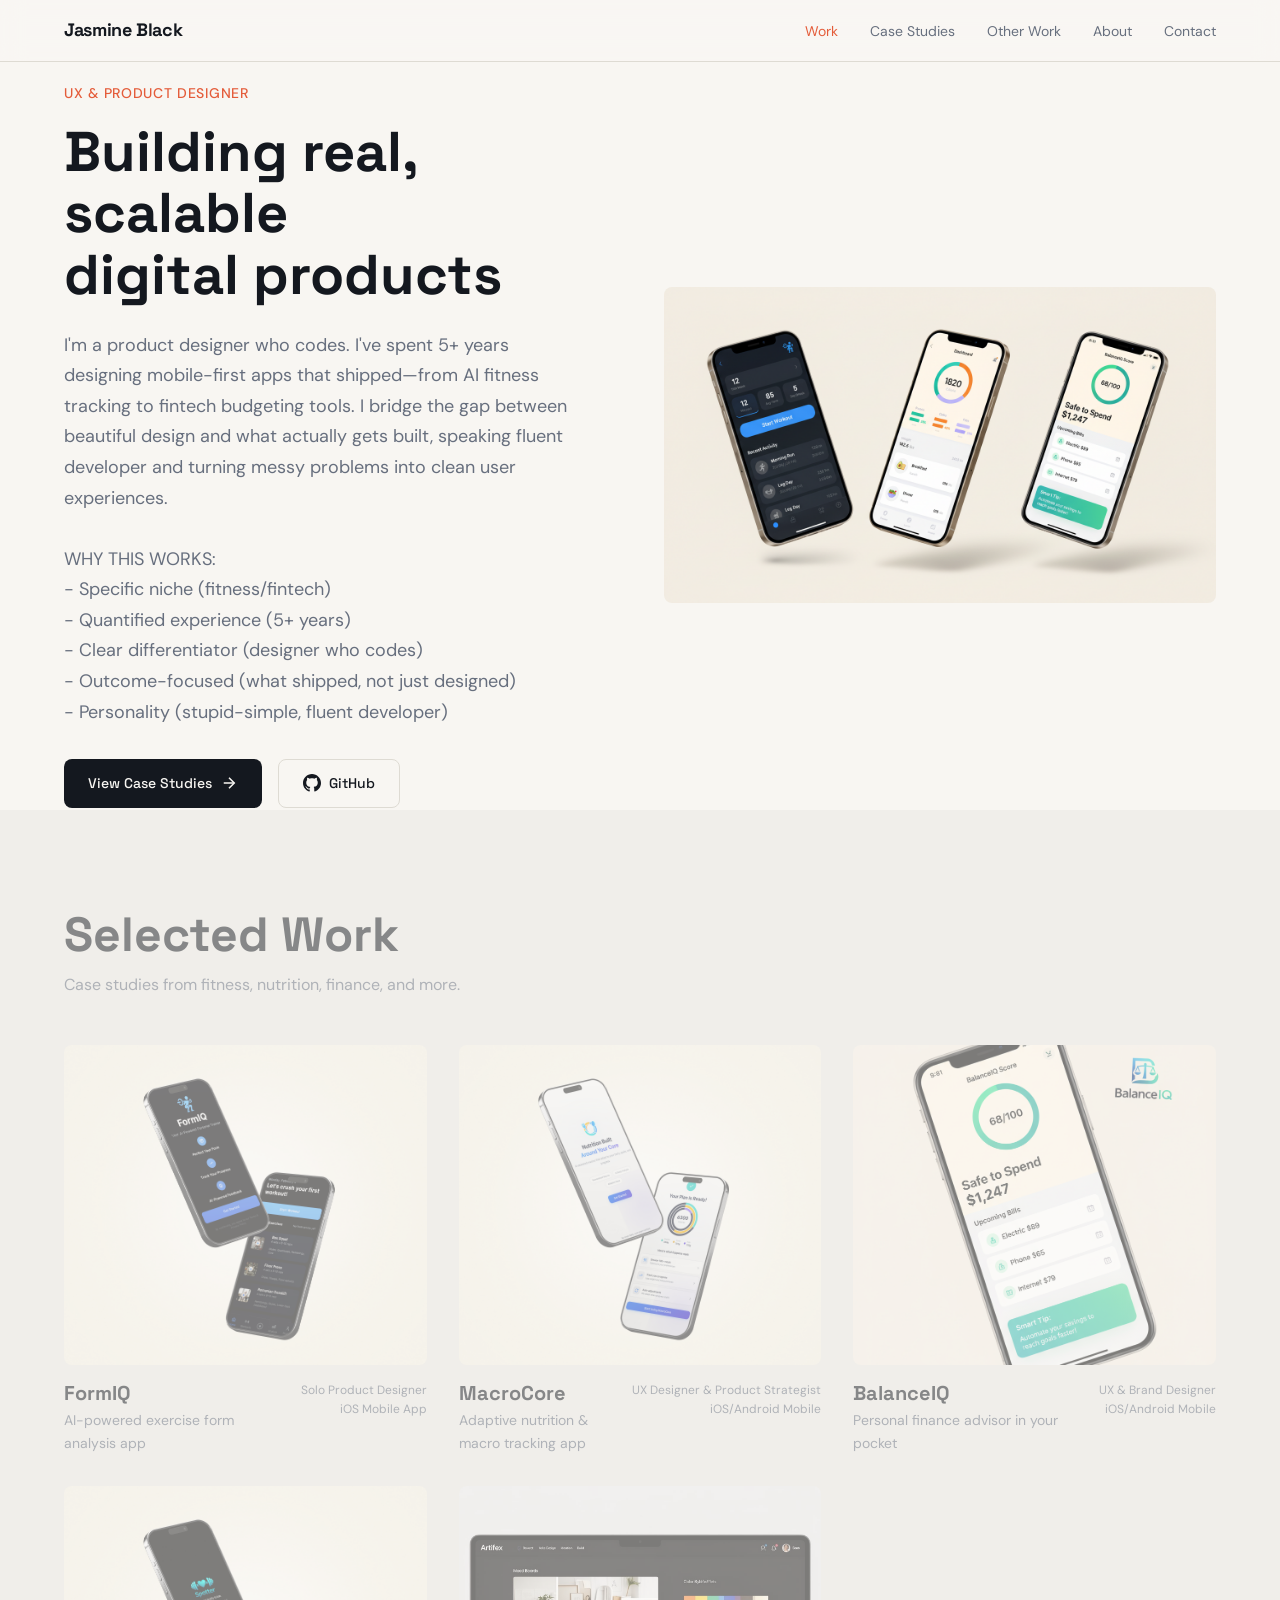
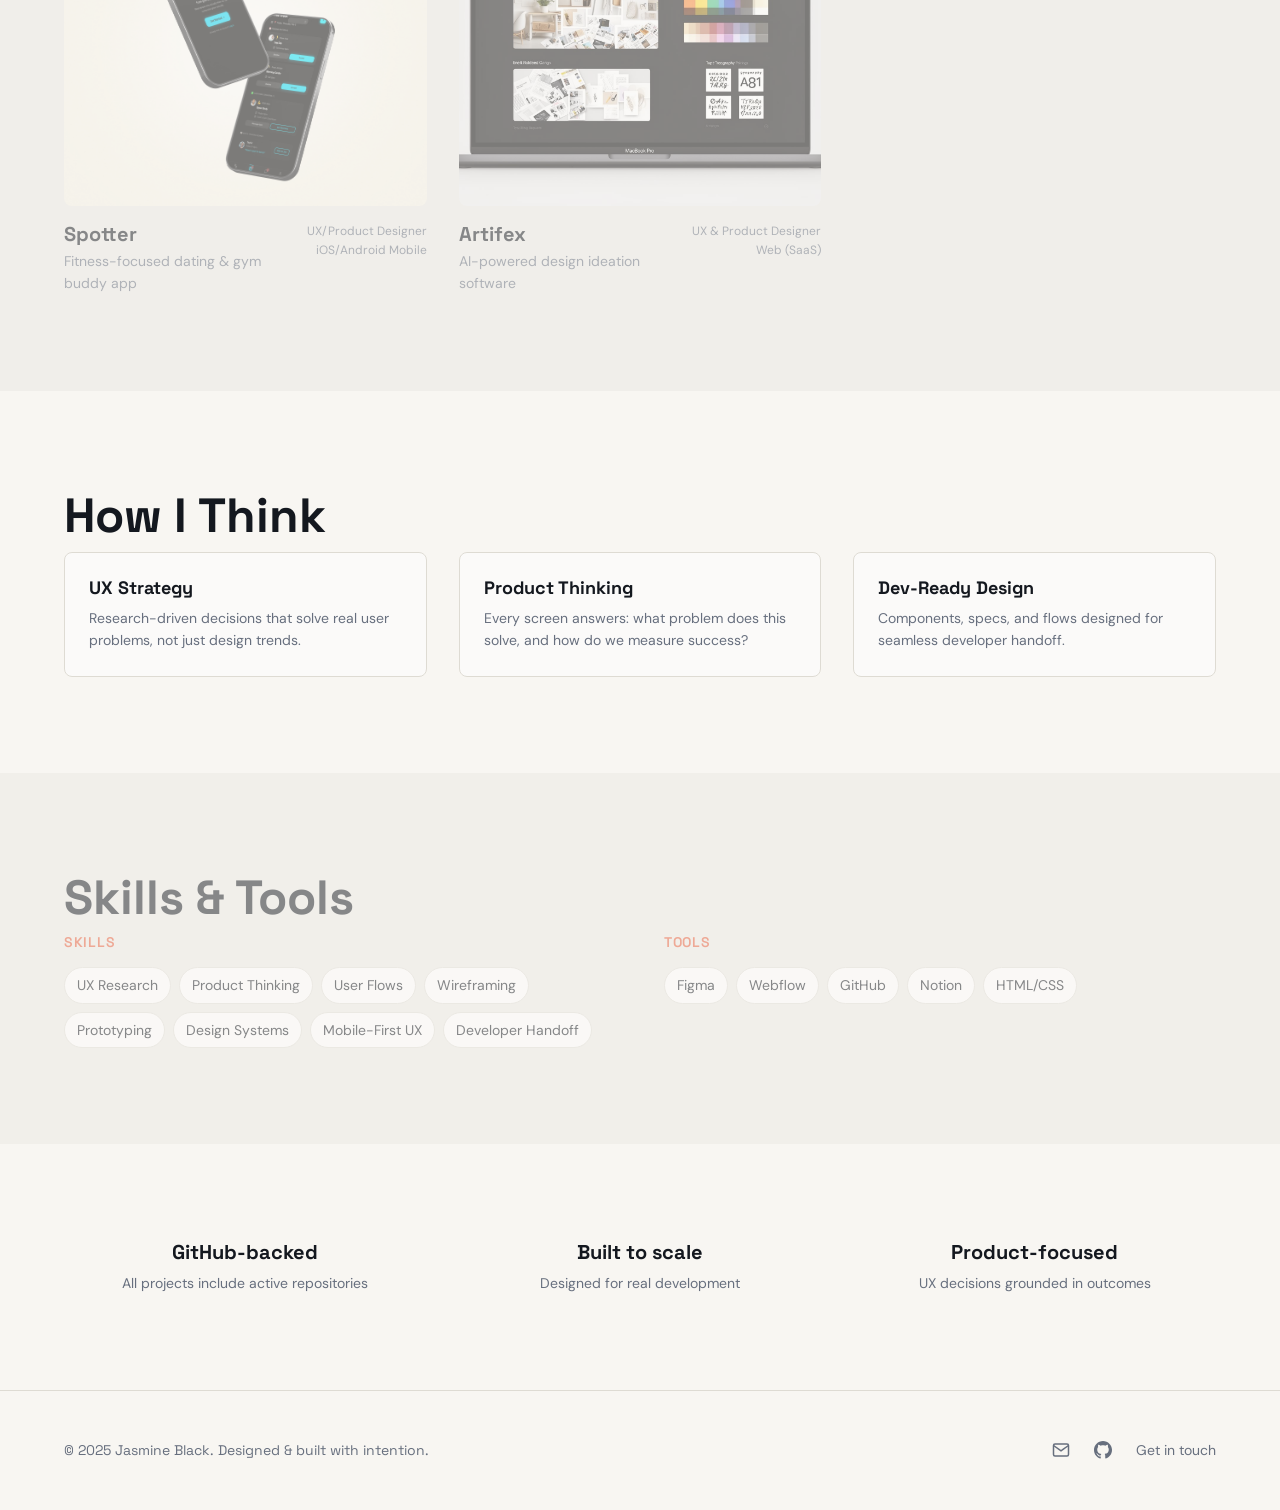
==== index.html @ 4b47504c "portfolio updates finalize branding, mockups, and case study assets" ====
<!DOCTYPE html>
<html lang="en">
<head>
  <meta charset="UTF-8">
  <meta name="viewport" content="width=device-width, initial-scale=1.0">
  <meta name="description" content="Jasmine Black - UX & Product Designer building real, scalable digital products across fitness, wellness, and finance.">
  <title>Jasmine Black | UX & Product Designer</title>
  
  <!-- Stylesheets -->
  <link rel="stylesheet" href="css/styles.css">
  <link rel="stylesheet" href="css/pages.css">
  
  <!-- Favicon -->
  <link rel="icon" type="image/png" href="data:image/svg+xml,<svg xmlns='http://www.w3.org/2000/svg' viewBox='0 0 100 100'><text y='0.9em' font-size='90'>💼</text></svg>">
</head>
<body>
  <!-- SVG Icons -->
  <svg style="display: none;">
    <symbol id="icon-menu" viewBox="0 0 24 24" fill="none" stroke="currentColor" stroke-width="2">
      <line x1="3" y1="12" x2="21" y2="12"></line>
      <line x1="3" y1="6" x2="21" y2="6"></line>
      <line x1="3" y1="18" x2="21" y2="18"></line>
    </symbol>
    <symbol id="icon-x" viewBox="0 0 24 24" fill="none" stroke="currentColor" stroke-width="2">
      <line x1="18" y1="6" x2="6" y2="18"></line>
      <line x1="6" y1="6" x2="18" y2="18"></line>
    </symbol>
    <symbol id="icon-arrow-right" viewBox="0 0 24 24" fill="none" stroke="currentColor" stroke-width="2">
      <line x1="5" y1="12" x2="19" y2="12"></line>
      <polyline points="12 5 19 12 12 19"></polyline>
    </symbol>
    <symbol id="icon-github" viewBox="0 0 24 24" fill="currentColor">
      <path d="M12 0c-6.626 0-12 5.373-12 12 0 5.302 3.438 9.8 8.207 11.387.599.111.793-.261.793-.577v-2.234c-3.338.726-4.033-1.416-4.033-1.416-.546-1.387-1.333-1.756-1.333-1.756-1.089-.745.083-.729.083-.729 1.205.084 1.839 1.237 1.839 1.237 1.07 1.834 2.807 1.304 3.492.997.107-.775.418-1.305.762-1.604-2.665-.305-5.467-1.334-5.467-5.931 0-1.311.469-2.381 1.236-3.221-.124-.303-.535-1.524.117-3.176 0 0 1.008-.322 3.301 1.23.957-.266 1.983-.399 3.003-.404 1.02.005 2.047.138 3.006.404 2.291-1.552 3.297-1.23 3.297-1.23.653 1.653.242 2.874.118 3.176.77.84 1.235 1.911 1.235 3.221 0 4.609-2.807 5.624-5.479 5.921.43.372.823 1.102.823 2.222v3.293c0 .319.192.694.801.576 4.765-1.589 8.199-6.086 8.199-11.386 0-6.627-5.373-12-12-12z"/>
    </symbol>
    <symbol id="icon-mail" viewBox="0 0 24 24" fill="none" stroke="currentColor" stroke-width="2">
      <path d="M4 4h16c1.1 0 2 .9 2 2v12c0 1.1-.9 2-2 2H4c-1.1 0-2-.9-2-2V6c0-1.1.9-2 2-2z"></path>
      <polyline points="22,6 12,13 2,6"></polyline>
    </symbol>
  </svg>

  <!-- Navigation -->
  <nav class="navbar">
    <div class="navbar-container">
      <a href="index.html" class="navbar-logo">Jasmine Black</a>
      
      <!-- Desktop Menu -->
      <ul class="navbar-menu">
        <li><a href="index.html" class="navbar-link">Work</a></li>
        <li><a href="pages/case-studies.html" class="navbar-link">Case Studies</a></li>
        <li><a href="pages/other-work.html" class="navbar-link">Other Work</a></li>
        <li><a href="pages/about.html" class="navbar-link">About</a></li>
        <li><a href="pages/contact.html" class="navbar-link">Contact</a></li>
      </ul>
      
      <!-- Mobile Menu Toggle -->
      <button class="menu-toggle" aria-label="Toggle menu">
        <svg width="24" height="24"><use href="#icon-menu"></use></svg>
      </button>
    </div>
    
    <!-- Mobile Menu -->
    <div class="mobile-menu">
      <ul class="mobile-menu-list">
        <li><a href="index.html" class="navbar-link">Work</a></li>
        <li><a href="pages/case-studies.html" class="navbar-link">Case Studies</a></li>
        <li><a href="pages/other-work.html" class="navbar-link">Other Work</a></li>
        <li><a href="pages/about.html" class="navbar-link">About</a></li>
        <li><a href="pages/contact.html" class="navbar-link">Contact</a></li>
      </ul>
    </div>
  </nav>

  <!-- Hero Section -->
  <section class="hero">
    <div class="container">
      <div class="hero-grid">
        <div class="hero-content">
          <p class="hero-badge">UX & Product Designer</p>
          <h1 class="hero-title">Building real, scalable digital products</h1>
          <p class="hero-description">
            I'm a product designer who codes. I've spent 5+ years designing mobile-first apps that shipped—from AI fitness tracking to fintech budgeting tools. I bridge the gap between beautiful design and what actually gets built, speaking fluent developer and turning messy problems into clean user experiences. <br><br> WHY THIS WORKS:<br>
- Specific niche (fitness/fintech)<br>
- Quantified experience (5+ years)<br>
- Clear differentiator (designer who codes)<br>
- Outcome-focused (what shipped, not just designed)<br>
- Personality (stupid-simple, fluent developer)<br>


          </p>
          <div class="hero-actions">
            <a href="pages/case-studies.html" class="btn btn-primary">
              View Case Studies
              <svg class="icon" width="16" height="16"><use href="#icon-arrow-right"></use></svg>
            </a>
            <a href="https://github.com/jasmineblackdev" target="_blank" rel="noopener noreferrer" class="btn btn-outline">
              <svg class="icon" width="16" height="16"><use href="#icon-github"></use></svg>
              GitHub
            </a>
          </div>
        </div>
        
        <div class="hero-image">
          <img src="assets/images/hero-mockups.jpg" alt="Portfolio mockups of FormIQ, MacroCore, and BalanceIQ apps" loading="eager">
        </div>
      </div>
    </div>
  </section>

  <!-- Featured Work -->
  <section class="section section-alt">
    <div class="container">
      <div class="section-header">
        <h2 class="section-title">Selected Work</h2>
        <p class="section-subtitle">Case studies from fitness, nutrition, finance, and more.</p>
      </div>
      
      <div class="card-grid" id="case-studies-grid">
        <!-- Case studies will be loaded here by JavaScript -->
      </div>
    </div>
  </section>

  <!-- How I Think -->
  <section class="section">
    <div class="container">
      <h2 class="section-title">How I Think</h2>
      
      <div class="feature-grid">
        <div class="feature-card">
          <h3>UX Strategy</h3>
          <p>Research-driven decisions that solve real user problems, not just design trends.</p>
        </div>
        
        <div class="feature-card">
          <h3>Product Thinking</h3>
          <p>Every screen answers: what problem does this solve, and how do we measure success?</p>
        </div>
        
        <div class="feature-card">
          <h3>Dev-Ready Design</h3>
          <p>Components, specs, and flows designed for seamless developer handoff.</p>
        </div>
      </div>
    </div>
  </section>

  <!-- Skills & Tools -->
  <section class="section section-alt">
    <div class="container">
      <h2 class="section-title">Skills & Tools</h2>
      
      <div class="skills-grid">
        <div class="skill-category">
          <h3>Skills</h3>
          <div class="skill-tags">
            <span class="skill-tag">UX Research</span>
            <span class="skill-tag">Product Thinking</span>
            <span class="skill-tag">User Flows</span>
            <span class="skill-tag">Wireframing</span>
            <span class="skill-tag">Prototyping</span>
            <span class="skill-tag">Design Systems</span>
            <span class="skill-tag">Mobile-First UX</span>
            <span class="skill-tag">Developer Handoff</span>
          </div>
        </div>
        
        <div class="skill-category">
          <h3>Tools</h3>
          <div class="skill-tags">
            <span class="skill-tag">Figma</span>
            <span class="skill-tag">Webflow</span>
            <span class="skill-tag">GitHub</span>
            <span class="skill-tag">Notion</span>
            <span class="skill-tag">HTML/CSS</span>
          </div>
        </div>
      </div>
    </div>
  </section>

  <!-- Credibility -->
  <section class="section">
    <div class="container">
      <div class="credibility-grid">
        <div class="credibility-item">
          <h3>GitHub-backed</h3>
          <p>All projects include active repositories</p>
        </div>
        
        <div class="credibility-item">
          <h3>Built to scale</h3>
          <p>Designed for real development</p>
        </div>
        
        <div class="credibility-item">
          <h3>Product-focused</h3>
          <p>UX decisions grounded in outcomes</p>
        </div>
      </div>
    </div>
  </section>

  <!-- Footer -->
  <footer class="footer">
    <div class="footer-content">
      <div class="footer-text">
        © 2025 Jasmine Black. Designed & built with intention.
      </div>
      
      <div class="footer-links">
        <a href="mailto:jazzblackartist@gmail.com" class="footer-icon" aria-label="Email">
          <svg class="icon" width="18" height="18"><use href="#icon-mail"></use></svg>
        </a>
        <a href="https://github.com/jasmineblackdev" target="_blank" rel="noopener noreferrer" class="footer-icon" aria-label="GitHub">
          <svg class="icon" width="18" height="18"><use href="#icon-github"></use></svg>
        </a>
        <a href="pages/contact.html" class="footer-link">Get in touch</a>
      </div>
    </div>
  </footer>

  <!-- Scripts -->
  <script src="js/case-studies-data.js"></script>
  <script>
    // Load case studies on homepage
    const grid = document.getElementById('case-studies-grid');
    if (grid && typeof caseStudies !== 'undefined') {
      caseStudies.forEach((cs, index) => {
        const card = document.createElement('div');
        card.className = 'case-study-card';
        card.innerHTML = `
          <a href="pages/case-study.html?slug=${cs.slug}">
            <div class="card-image-wrapper">
              <img src="${cs.image}" alt="${cs.title}" class="card-image" loading="lazy">
            </div>
            <div class="card-content">
              <div class="card-info">
                <h3>${cs.title}</h3>
                <p>${cs.subtitle}</p>
              </div>
              <div class="card-meta">
                <p>${cs.role}</p>
                <p>${cs.platform}</p>
              </div>
            </div>
          </a>
        `;
        grid.appendChild(card);
      });
    }
  </script>
  <script src="js/main.js"></script>
</body>
</html>
---- css/styles.css ----
/* =================================
   PORTFOLIO - JASMINE BLACK
   Design System & Global Styles
   ================================= */

/* Font Imports */
@import url('https://fonts.googleapis.com/css2?family=Space+Grotesk:wght@300;400;500;600;700&family=DM+Sans:ital,wght@0,300;0,400;0,500;0,600;1,400&display=swap');

/* CSS Custom Properties (Design Tokens) */
:root {
  /* Colors - Light Mode */
  --background: hsl(40, 30%, 96%);
  --foreground: hsl(220, 20%, 10%);
  --card: hsl(40, 20%, 98%);
  --card-foreground: hsl(220, 20%, 10%);
  --primary: hsl(220, 20%, 10%);
  --primary-foreground: hsl(40, 30%, 96%);
  --secondary: hsl(40, 15%, 90%);
  --secondary-foreground: hsl(220, 20%, 10%);
  --muted: hsl(40, 10%, 92%);
  --muted-foreground: hsl(220, 10%, 45%);
  --accent: hsl(12, 76%, 56%);
  --accent-foreground: hsl(0, 0%, 100%);
  --border: hsl(40, 15%, 85%);
  
  /* Typography */
  --font-display: 'Space Grotesk', sans-serif;
  --font-body: 'DM Sans', sans-serif;
  
  /* Spacing */
  --radius: 0.5rem;
  
  /* Transitions */
  --transition: all 0.3s ease;
}

/* Dark Mode Support */
@media (prefers-color-scheme: dark) {
  :root {
    --background: hsl(220, 20%, 7%);
    --foreground: hsl(40, 20%, 92%);
    --card: hsl(220, 18%, 10%);
    --card-foreground: hsl(40, 20%, 92%);
    --primary: hsl(40, 20%, 92%);
    --primary-foreground: hsl(220, 20%, 7%);
    --secondary: hsl(220, 15%, 15%);
    --secondary-foreground: hsl(40, 20%, 92%);
    --muted: hsl(220, 12%, 18%);
    --muted-foreground: hsl(220, 10%, 55%);
    --accent: hsl(12, 76%, 56%);
    --accent-foreground: hsl(0, 0%, 100%);
    --border: hsl(220, 12%, 18%);
  }
}

/* Reset & Base Styles */
* {
  margin: 0;
  padding: 0;
  box-sizing: border-box;
}

html {
  scroll-behavior: smooth;
}

body {
  font-family: var(--font-body);
  background-color: var(--background);
  color: var(--foreground);
  line-height: 1.6;
  -webkit-font-smoothing: antialiased;
  -moz-osx-font-smoothing: grayscale;
}

h1, h2, h3, h4, h5, h6 {
  font-family: var(--font-display);
  font-weight: 700;
  line-height: 1.2;
}

a {
  color: inherit;
  text-decoration: none;
  transition: var(--transition);
}

img {
  max-width: 100%;
  height: auto;
  display: block;
}

/* Typography Scale */
.text-xl { font-size: 1.25rem; }
.text-lg { font-size: 1.125rem; }
.text-base { font-size: 1rem; }
.text-sm { font-size: 0.875rem; }
.text-xs { font-size: 0.75rem; }

/* Utility Classes */
.container {
  max-width: 1200px;
  margin: 0 auto;
  padding: 0 1.5rem;
}

.section {
  padding: 6rem 0;
}

.section-alt {
  background-color: var(--secondary);
  opacity: 0.5;
}

/* Animations */
@keyframes fadeUp {
  from {
    opacity: 0;
    transform: translateY(30px);
  }
  to {
    opacity: 1;
    transform: translateY(0);
  }
}

@keyframes fadeIn {
  from {
    opacity: 0;
  }
  to {
    opacity: 1;
  }
}

.fade-up {
  animation: fadeUp 0.6s ease-out forwards;
}

.fade-in {
  animation: fadeIn 0.5s ease-out forwards;
}

/* Navigation */
.navbar {
  position: fixed;
  top: 0;
  left: 0;
  right: 0;
  z-index: 1000;
  background-color: rgba(249, 247, 243, 0.8);
  backdrop-filter: blur(12px);
  -webkit-backdrop-filter: blur(12px);
  border-bottom: 1px solid var(--border);
  transition: var(--transition);
}

@media (prefers-color-scheme: dark) {
  .navbar {
    background-color: rgba(18, 21, 27, 0.8);
  }
}

.navbar-container {
  max-width: 1200px;
  margin: 0 auto;
  padding: 1rem 1.5rem;
  display: flex;
  justify-content: space-between;
  align-items: center;
}

.navbar-logo {
  font-family: var(--font-display);
  font-size: 1.125rem;
  font-weight: 700;
  letter-spacing: -0.02em;
  color: var(--foreground);
}

.navbar-menu {
  display: flex;
  gap: 2rem;
  list-style: none;
}

.navbar-link {
  font-size: 0.875rem;
  font-family: var(--font-body);
  color: var(--muted-foreground);
  transition: color 0.2s ease;
}

.navbar-link:hover,
.navbar-link.active {
  color: var(--accent);
}

/* Mobile Menu Toggle */
.menu-toggle {
  display: none;
  background: none;
  border: none;
  color: var(--foreground);
  font-size: 1.5rem;
  cursor: pointer;
}

.mobile-menu {
  display: none;
  position: fixed;
  top: 65px;
  left: 0;
  right: 0;
  background-color: var(--background);
  border-bottom: 1px solid var(--border);
  padding: 1.5rem;
  z-index: 999;
}

.mobile-menu.active {
  display: block;
}

.mobile-menu-list {
  list-style: none;
  display: flex;
  flex-direction: column;
  gap: 1rem;
}

@media (max-width: 768px) {
  .navbar-menu {
    display: none;
  }
  
  .menu-toggle {
    display: block;
  }
}

/* Buttons */
.btn {
  display: inline-flex;
  align-items: center;
  gap: 0.5rem;
  padding: 0.75rem 1.5rem;
  font-family: var(--font-display);
  font-size: 0.875rem;
  font-weight: 500;
  border-radius: var(--radius);
  transition: var(--transition);
  cursor: pointer;
  border: none;
  text-decoration: none;
}

.btn-primary {
  background-color: var(--primary);
  color: var(--primary-foreground);
}

.btn-primary:hover {
  opacity: 0.9;
}

.btn-outline {
  background-color: transparent;
  color: var(--foreground);
  border: 1px solid var(--border);
}

.btn-outline:hover {
  background-color: var(--secondary);
}

/* Hero Section */
.hero {
  min-height: 90vh;
  display: flex;
  align-items: center;
  padding-top: 5rem;
}

.hero-grid {
  display: grid;
  grid-template-columns: 1fr;
  gap: 3rem;
  align-items: center;
}

@media (min-width: 768px) {
  .hero-grid {
    grid-template-columns: 1fr 1fr;
  }
}

.hero-content {
  animation: fadeUp 0.7s ease-out;
}

.hero-badge {
  font-size: 0.875rem;
  font-family: var(--font-body);
  color: var(--accent);
  font-weight: 500;
  text-transform: uppercase;
  letter-spacing: 0.05em;
  margin-bottom: 1rem;
}

.hero-title {
  font-size: clamp(2rem, 5vw, 3.5rem);
  line-height: 1.1;
  margin-bottom: 1.5rem;
  text-wrap: balance;
}

.hero-description {
  font-size: 1.125rem;
  color: var(--muted-foreground);
  line-height: 1.7;
  max-width: 32rem;
  margin-bottom: 2rem;
}

.hero-actions {
  display: flex;
  flex-wrap: wrap;
  gap: 1rem;
}

.hero-image {
  animation: fadeIn 0.8s ease-out 0.2s both;
}

.hero-image img {
  width: 100%;
  border-radius: var(--radius);
}

/* Card Grid */
.card-grid {
  display: grid;
  grid-template-columns: 1fr;
  gap: 2rem;
}

@media (min-width: 768px) {
  .card-grid {
    grid-template-columns: repeat(2, 1fr);
  }
}

@media (min-width: 1024px) {
  .card-grid {
    grid-template-columns: repeat(3, 1fr);
  }
}

/* Case Study Card */
.case-study-card {
  opacity: 0;
  animation: fadeUp 0.6s ease-out forwards;
  cursor: pointer;
}

.case-study-card:nth-child(1) { animation-delay: 0s; }
.case-study-card:nth-child(2) { animation-delay: 0.15s; }
.case-study-card:nth-child(3) { animation-delay: 0.3s; }

.card-image-wrapper {
  overflow: hidden;
  border-radius: var(--radius);
  background-color: var(--secondary);
  margin-bottom: 1rem;
}

.card-image {
  width: 100%;
  height: 320px;
  object-fit: cover;
  transition: transform 0.5s ease;
}

.case-study-card:hover .card-image {
  transform: scale(1.05);
}

.card-content {
  display: flex;
  justify-content: space-between;
  gap: 1rem;
}

.card-info h3 {
  font-size: 1.25rem;
  color: var(--foreground);
  margin-bottom: 0.25rem;
  transition: color 0.2s ease;
}

.case-study-card:hover h3 {
  color: var(--accent);
}

.card-info p {
  font-size: 0.875rem;
  color: var(--muted-foreground);
  margin-top: 0.25rem;
}

.card-meta {
  text-align: right;
  flex-shrink: 0;
}

.card-meta p {
  font-size: 0.75rem;
  color: var(--muted-foreground);
}

/* Skills & Tools */
.skills-grid {
  display: grid;
  grid-template-columns: 1fr;
  gap: 3rem;
}

@media (min-width: 768px) {
  .skills-grid {
    grid-template-columns: repeat(2, 1fr);
  }
}

.skill-category h3 {
  font-family: var(--font-display);
  font-size: 0.875rem;
  font-weight: 600;
  color: var(--accent);
  text-transform: uppercase;
  letter-spacing: 0.05em;
  margin-bottom: 1rem;
}

.skill-tags {
  display: flex;
  flex-wrap: wrap;
  gap: 0.5rem;
}

.skill-tag {
  padding: 0.375rem 0.75rem;
  font-size: 0.875rem;
  font-family: var(--font-body);
  background-color: var(--card);
  border: 1px solid var(--border);
  border-radius: 9999px;
  color: var(--foreground);
}

/* Footer */
.footer {
  border-top: 1px solid var(--border);
  background-color: var(--background);
  padding: 3rem 0;
}

.footer-content {
  max-width: 1200px;
  margin: 0 auto;
  padding: 0 1.5rem;
  display: flex;
  flex-direction: column;
  align-items: center;
  gap: 1.5rem;
}

@media (min-width: 768px) {
  .footer-content {
    flex-direction: row;
    justify-content: space-between;
  }
}

.footer-text {
  font-family: var(--font-display);
  font-size: 0.875rem;
  color: var(--muted-foreground);
}

.footer-links {
  display: flex;
  align-items: center;
  gap: 1.5rem;
}

.footer-icon {
  color: var(--muted-foreground);
  transition: color 0.2s ease;
  display: flex;
  align-items: center;
}

.footer-icon:hover {
  color: var(--accent);
}

.footer-link {
  font-size: 0.875rem;
  color: var(--muted-foreground);
  font-family: var(--font-body);
  transition: color 0.2s ease;
}

.footer-link:hover {
  color: var(--accent);
}

/* Icon styling */
.icon {
  width: 18px;
  height: 18px;
}

/* Section Headers */
.section-header {
  margin-bottom: 3rem;
}

.section-title {
  font-size: clamp(1.875rem, 4vw, 3rem);
  font-weight: 700;
  margin-bottom: 0.5rem;
}

.section-subtitle {
  color: var(--muted-foreground);
  font-family: var(--font-body);
  margin-top: 0.5rem;
}

/* Feature Cards */
.feature-grid {
  display: grid;
  grid-template-columns: 1fr;
  gap: 2rem;
}

@media (min-width: 768px) {
  .feature-grid {
    grid-template-columns: repeat(3, 1fr);
  }
}

.feature-card {
  padding: 1.5rem;
  border-radius: var(--radius);
  border: 1px solid var(--border);
  background-color: var(--card);
  opacity: 0;
  animation: fadeUp 0.6s ease-out forwards;
}

.feature-card:nth-child(1) { animation-delay: 0s; }
.feature-card:nth-child(2) { animation-delay: 0.1s; }
.feature-card:nth-child(3) { animation-delay: 0.2s; }

.feature-card h3 {
  font-size: 1.125rem;
  margin-bottom: 0.5rem;
}

.feature-card p {
  font-size: 0.875rem;
  color: var(--muted-foreground);
  line-height: 1.6;
}

/* Credibility Section */
.credibility-grid {
  display: grid;
  grid-template-columns: 1fr;
  gap: 2rem;
  text-align: center;
}

@media (min-width: 768px) {
  .credibility-grid {
    grid-template-columns: repeat(3, 1fr);
  }
}

.credibility-item {
  opacity: 0;
  animation: fadeUp 0.6s ease-out forwards;
}

.credibility-item:nth-child(1) { animation-delay: 0s; }
.credibility-item:nth-child(2) { animation-delay: 0.1s; }
.credibility-item:nth-child(3) { animation-delay: 0.2s; }

.credibility-item h3 {
  font-size: 1.25rem;
  margin-bottom: 0.5rem;
}

.credibility-item p {
  font-size: 0.875rem;
  color: var(--muted-foreground);
}

/* Loading States */
.loading {
  opacity: 0;
}

.loaded {
  animation: fadeIn 0.5s ease-out forwards;
}
---- css/pages.css ----
/* Case Study Detail Page Styles */

.case-study-hero {
  padding: 8rem 0 5rem;
}

.back-link {
  display: inline-flex;
  align-items: center;
  gap: 0.25rem;
  font-size: 0.875rem;
  color: var(--muted-foreground);
  margin-bottom: 2rem;
  transition: color 0.2s ease;
}

.back-link:hover {
  color: var(--accent);
}

.case-study-header {
  animation: fadeUp 0.6s ease-out;
}

.case-study-header h1 {
  font-size: clamp(2.5rem, 5vw, 3.5rem);
  margin-bottom: 0.75rem;
}

.case-study-tagline {
  font-size: 1.25rem;
  color: var(--muted-foreground);
  margin-top: 0.75rem;
}

.case-study-meta {
  display: flex;
  gap: 1.5rem;
  margin-top: 1.5rem;
  font-size: 0.875rem;
  color: var(--muted-foreground);
}

.case-study-meta strong {
  color: var(--foreground);
}

.case-study-image-container {
  max-width: 1280px;
  margin: 0 auto;
  padding: 0 1.5rem;
  animation: fadeIn 0.7s ease-out 0.2s both;
}

.case-study-image-container img {
  width: 100%;
  border-radius: var(--radius);
  background-color: var(--secondary);
}

.case-study-content {
  max-width: 800px;
  margin: 0 auto;
  padding: 5rem 1.5rem;
}

.content-section {
  margin-bottom: 4rem;
}

.content-section h2 {
  font-size: 2rem;
  margin-bottom: 1rem;
}

.content-section p {
  color: var(--muted-foreground);
  line-height: 1.7;
}

.content-list {
  list-style: none;
  padding: 0;
}

.content-list li {
  display: flex;
  align-items: flex-start;
  gap: 0.75rem;
  color: var(--muted-foreground);
  margin-bottom: 0.5rem;
}

.list-bullet {
  width: 6px;
  height: 6px;
  border-radius: 50%;
  background-color: var(--accent);
  margin-top: 0.5rem;
  flex-shrink: 0;
}

.next-case-study {
  padding-top: 2rem;
  border-top: 1px solid var(--border);
  margin-top: 2rem;
}

.next-case-study-link {
  display: flex;
  align-items: center;
  justify-content: space-between;
  transition: var(--transition);
  padding: 1rem 0;
}

.next-case-study-link:hover .next-case-title {
  color: var(--accent);
}

.next-case-label {
  font-size: 0.875rem;
  color: var(--muted-foreground);
  margin-bottom: 0.25rem;
}

.next-case-title {
  font-size: 1.25rem;
  font-weight: 600;
  transition: color 0.2s ease;
}

.next-arrow {
  color: var(--muted-foreground);
  transition: color 0.2s ease;
  width: 20px;
  height: 20px;
}

.next-case-study-link:hover .next-arrow {
  color: var(--accent);
}

/* Other Work Page */
.other-work-grid {
  display: grid;
  grid-template-columns: 1fr;
  gap: 3rem;
  margin-top: 4rem;
}

@media (min-width: 768px) {
  .other-work-grid {
    grid-template-columns: repeat(2, 1fr);
  }
}

.work-item {
  opacity: 0;
  animation: fadeUp 0.6s ease-out forwards;
}

.work-item:nth-child(1) { animation-delay: 0s; }
.work-item:nth-child(2) { animation-delay: 0.15s; }

.work-item-image {
  overflow: hidden;
  border-radius: var(--radius);
  background-color: var(--secondary);
  margin-bottom: 1.5rem;
}

.work-item-image img {
  width: 100%;
  height: 16rem;
  object-fit: cover;
}

.work-item h2 {
  font-size: 1.5rem;
  margin-bottom: 0.25rem;
}

.work-subtitle {
  font-size: 0.875rem;
  color: var(--accent);
  margin-top: 0.25rem;
}

.work-role {
  font-size: 0.875rem;
  color: var(--muted-foreground);
  margin-top: 0.25rem;
}

.work-points {
  list-style: none;
  margin-top: 1rem;
}

.work-points li {
  display: flex;
  align-items: flex-start;
  gap: 0.5rem;
  font-size: 0.875rem;
  color: var(--muted-foreground);
  margin-bottom: 0.375rem;
}

.work-bullet {
  width: 4px;
  height: 4px;
  border-radius: 50%;
  background-color: var(--accent);
  margin-top: 0.5rem;
  flex-shrink: 0;
}

/* About Page */
.about-content {
  max-width: 1024px;
  margin: 0 auto;
  padding: 8rem 1.5rem 5rem;
}

.about-section {
  margin-top: 3rem;
  animation: fadeUp 0.6s ease-out forwards;
}

.about-section:nth-child(1) { animation-delay: 0s; }
.about-section:nth-child(2) { animation-delay: 0.15s; }
.about-section:nth-child(3) { animation-delay: 0.3s; }

.about-section h2 {
  font-size: 1.5rem;
  margin-bottom: 1rem;
}

.about-section p {
  color: var(--muted-foreground);
  line-height: 1.7;
}

.about-grid {
  display: grid;
  grid-template-columns: 1fr;
  gap: 1rem;
  margin-top: 1rem;
}

@media (min-width: 768px) {
  .about-grid {
    grid-template-columns: repeat(2, 1fr);
  }
}

.about-item {
  display: flex;
  align-items: flex-start;
  gap: 0.5rem;
  font-size: 0.875rem;
  color: var(--muted-foreground);
}

.about-bullet {
  width: 6px;
  height: 6px;
  border-radius: 50%;
  background-color: var(--accent);
  margin-top: 0.375rem;
  flex-shrink: 0;
}

.download-section {
  padding-top: 1rem;
}

/* Contact Page */
.contact-content {
  max-width: 1024px;
  margin: 0 auto;
  padding: 8rem 1.5rem 5rem;
}

.contact-intro {
  animation: fadeUp 0.6s ease-out;
}

.contact-intro h1 {
  font-size: clamp(2.5rem, 5vw, 3.5rem);
  margin-bottom: 0.75rem;
}

.contact-intro p {
  font-size: 1.125rem;
  color: var(--muted-foreground);
  max-width: 32rem;
  margin-top: 0.75rem;
}

.contact-list {
  margin-top: 4rem;
  display: flex;
  flex-direction: column;
  gap: 1.5rem;
}

.contact-item {
  display: flex;
  align-items: center;
  gap: 1rem;
  padding: 1.5rem;
  border-radius: var(--radius);
  border: 1px solid var(--border);
  background-color: var(--card);
  transition: border-color 0.2s ease;
  opacity: 0;
  animation: fadeUp 0.6s ease-out forwards;
}

.contact-item:nth-child(1) { animation-delay: 0.15s; }
.contact-item:nth-child(2) { animation-delay: 0.25s; }
.contact-item:nth-child(3) { animation-delay: 0.35s; }

.contact-item:hover {
  border-color: var(--accent);
}

.contact-icon {
  width: 24px;
  height: 24px;
  color: var(--muted-foreground);
  flex-shrink: 0;
  transition: color 0.2s ease;
}

.contact-item:hover .contact-icon {
  color: var(--accent);
}

.contact-info {
  flex: 1;
}

.contact-label {
  font-family: var(--font-display);
  font-size: 0.875rem;
  font-weight: 600;
  color: var(--foreground);
}

.contact-value {
  font-size: 0.875rem;
  color: var(--muted-foreground);
  margin-top: 0.125rem;
}
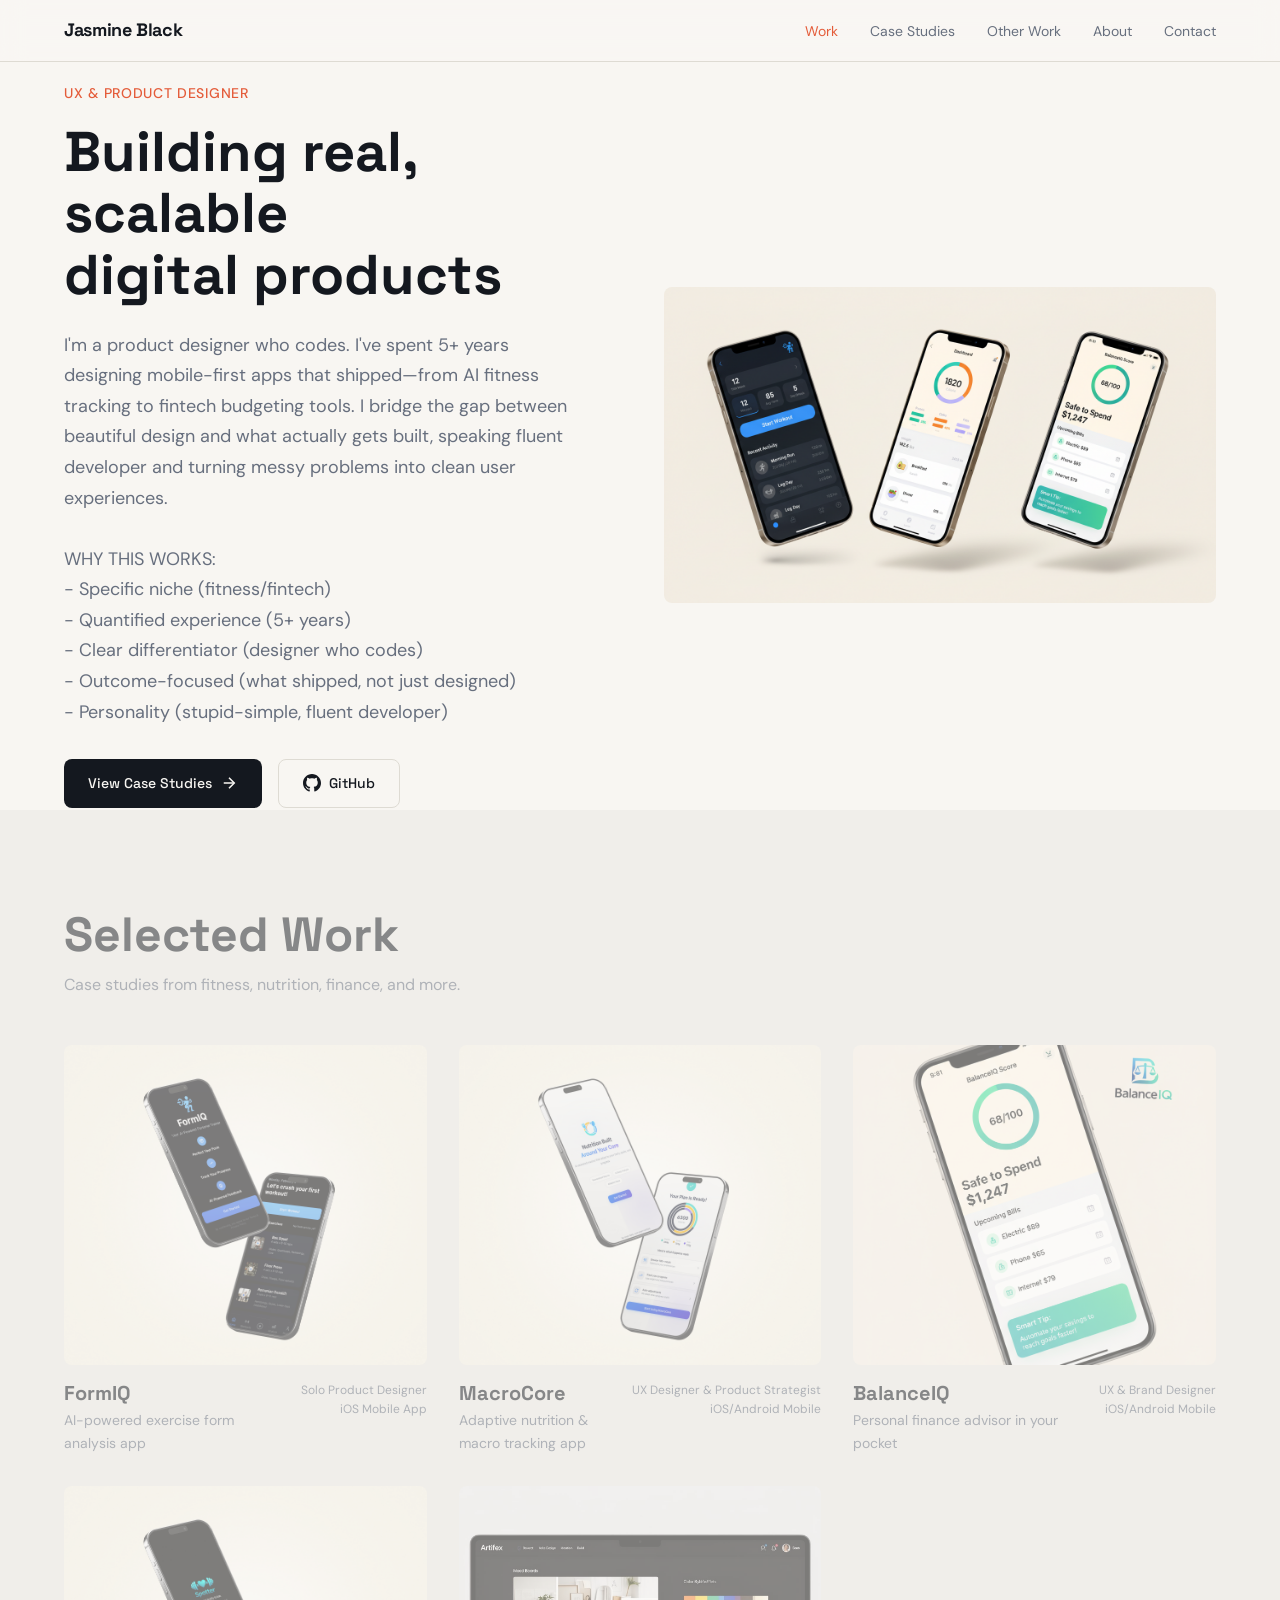
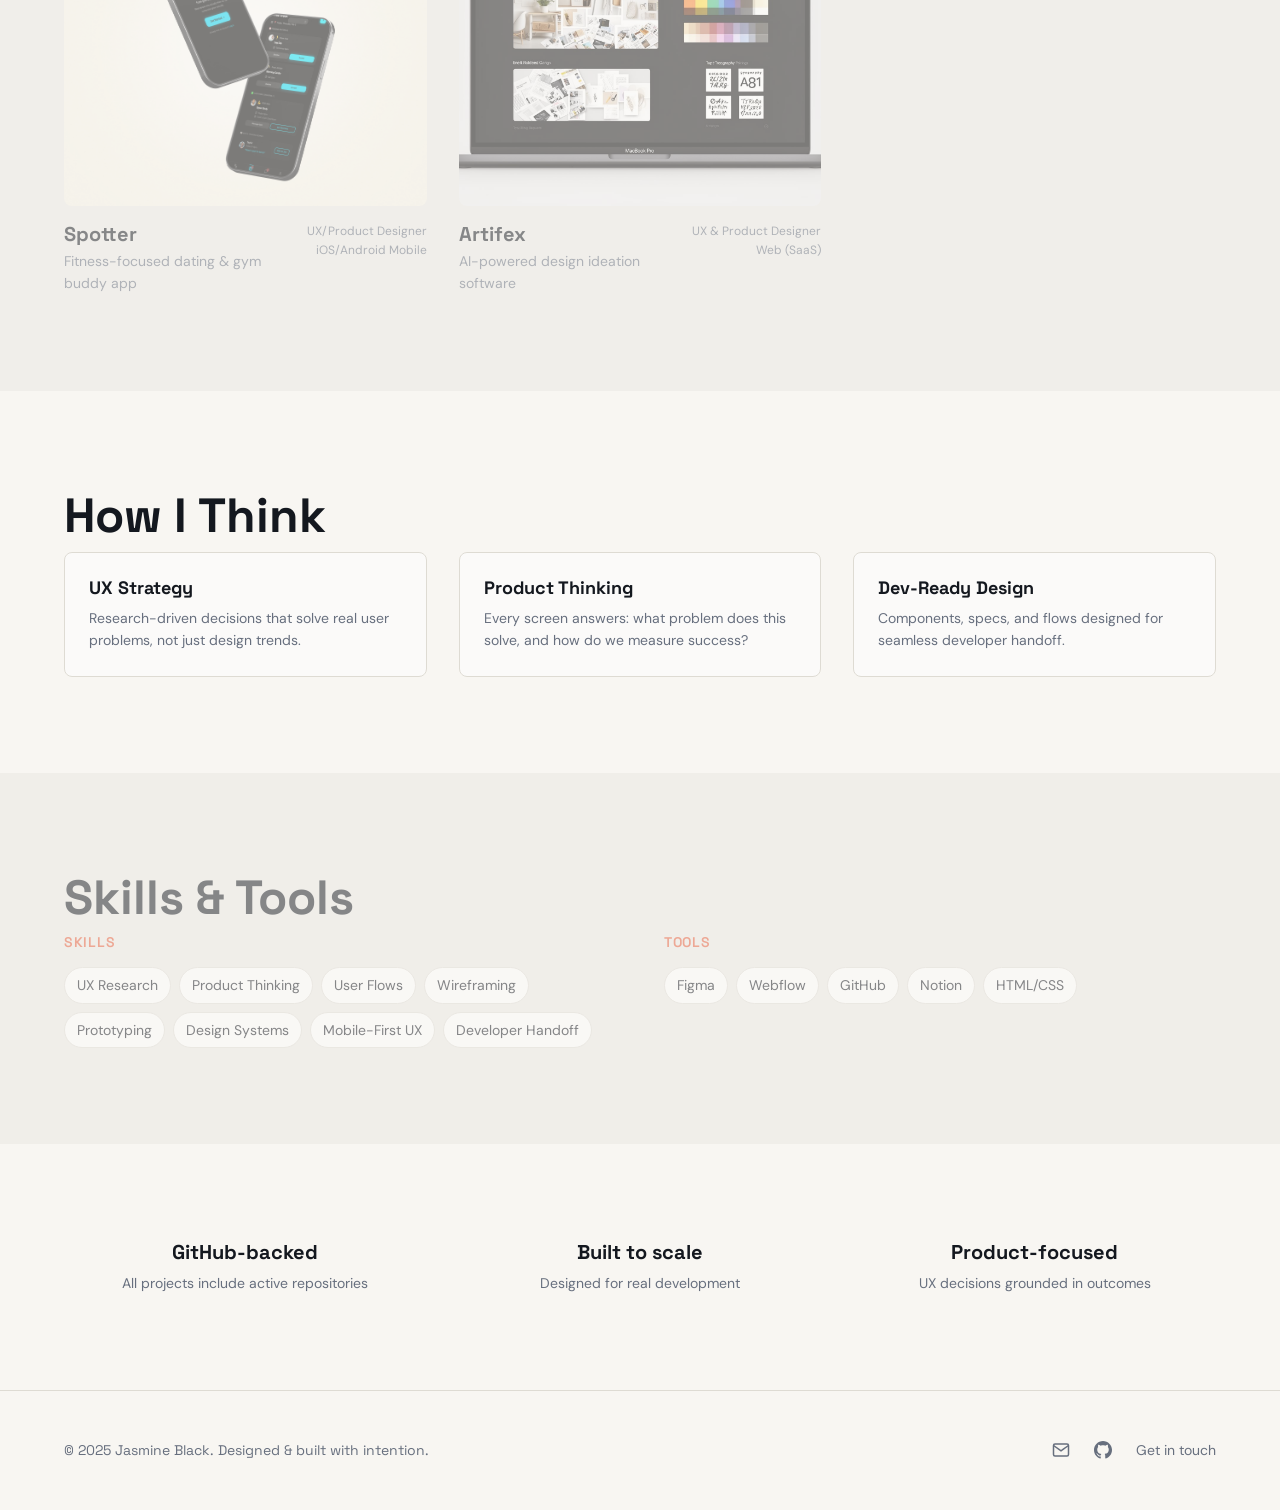
==== commit 7a2a4ccf: "Update index.html" ====
--- a/index.html
+++ b/index.html
@@ -92,7 +92,7 @@
               View Case Studies
               <svg class="icon" width="16" height="16"><use href="#icon-arrow-right"></use></svg>
             </a>
-            <a href="https://github.com/jasmineblackdev" target="_blank" rel="noopener noreferrer" class="btn btn-outline">
+            <a href="https://github.com/jasmineblackdev/jasmineblack_portfolio.git" target="_blank" rel="noopener noreferrer" class="btn btn-outline">
               <svg class="icon" width="16" height="16"><use href="#icon-github"></use></svg>
               GitHub
             </a>
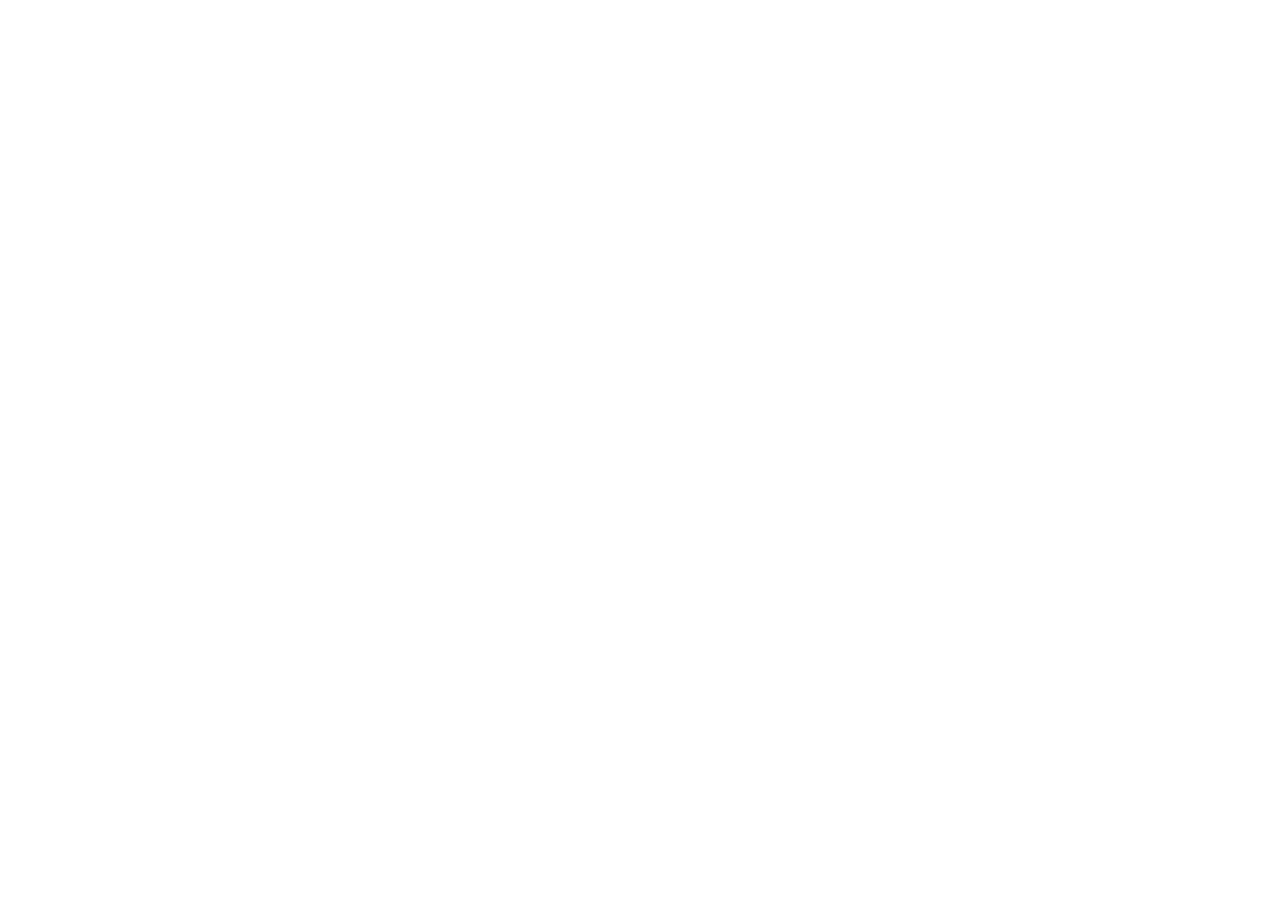
==== commit 14d3f2fb: "Update portfolio with full case study redesign and UI screenshots - Rewrote all 5 case studies (Form" ====
--- a/index.html
+++ b/index.html
@@ -1,254 +1,26 @@
-<!DOCTYPE html>
+<!doctype html>
 <html lang="en">
-<head>
-  <meta charset="UTF-8">
-  <meta name="viewport" content="width=device-width, initial-scale=1.0">
-  <meta name="description" content="Jasmine Black - UX & Product Designer building real, scalable digital products across fitness, wellness, and finance.">
-  <title>Jasmine Black | UX & Product Designer</title>
-  
-  <!-- Stylesheets -->
-  <link rel="stylesheet" href="css/styles.css">
-  <link rel="stylesheet" href="css/pages.css">
-  
-  <!-- Favicon -->
-  <link rel="icon" type="image/png" href="data:image/svg+xml,<svg xmlns='http://www.w3.org/2000/svg' viewBox='0 0 100 100'><text y='0.9em' font-size='90'>💼</text></svg>">
-</head>
-<body>
-  <!-- SVG Icons -->
-  <svg style="display: none;">
-    <symbol id="icon-menu" viewBox="0 0 24 24" fill="none" stroke="currentColor" stroke-width="2">
-      <line x1="3" y1="12" x2="21" y2="12"></line>
-      <line x1="3" y1="6" x2="21" y2="6"></line>
-      <line x1="3" y1="18" x2="21" y2="18"></line>
-    </symbol>
-    <symbol id="icon-x" viewBox="0 0 24 24" fill="none" stroke="currentColor" stroke-width="2">
-      <line x1="18" y1="6" x2="6" y2="18"></line>
-      <line x1="6" y1="6" x2="18" y2="18"></line>
-    </symbol>
-    <symbol id="icon-arrow-right" viewBox="0 0 24 24" fill="none" stroke="currentColor" stroke-width="2">
-      <line x1="5" y1="12" x2="19" y2="12"></line>
-      <polyline points="12 5 19 12 12 19"></polyline>
-    </symbol>
-    <symbol id="icon-github" viewBox="0 0 24 24" fill="currentColor">
-      <path d="M12 0c-6.626 0-12 5.373-12 12 0 5.302 3.438 9.8 8.207 11.387.599.111.793-.261.793-.577v-2.234c-3.338.726-4.033-1.416-4.033-1.416-.546-1.387-1.333-1.756-1.333-1.756-1.089-.745.083-.729.083-.729 1.205.084 1.839 1.237 1.839 1.237 1.07 1.834 2.807 1.304 3.492.997.107-.775.418-1.305.762-1.604-2.665-.305-5.467-1.334-5.467-5.931 0-1.311.469-2.381 1.236-3.221-.124-.303-.535-1.524.117-3.176 0 0 1.008-.322 3.301 1.23.957-.266 1.983-.399 3.003-.404 1.02.005 2.047.138 3.006.404 2.291-1.552 3.297-1.23 3.297-1.23.653 1.653.242 2.874.118 3.176.77.84 1.235 1.911 1.235 3.221 0 4.609-2.807 5.624-5.479 5.921.43.372.823 1.102.823 2.222v3.293c0 .319.192.694.801.576 4.765-1.589 8.199-6.086 8.199-11.386 0-6.627-5.373-12-12-12z"/>
-    </symbol>
-    <symbol id="icon-mail" viewBox="0 0 24 24" fill="none" stroke="currentColor" stroke-width="2">
-      <path d="M4 4h16c1.1 0 2 .9 2 2v12c0 1.1-.9 2-2 2H4c-1.1 0-2-.9-2-2V6c0-1.1.9-2 2-2z"></path>
-      <polyline points="22,6 12,13 2,6"></polyline>
-    </symbol>
-  </svg>
+  <head>
+    <meta charset="UTF-8" />
+    <meta name="viewport" content="width=device-width, initial-scale=1.0" />
+    <!-- TODO: Set the document title to the name of your application -->
+    <title>Jasmine Black — UX & Product DesignerLovable App</title>
+    <meta name="description" content="Lovable Generated Project" />
+    <meta name="author" content="Lovable" />
 
-  <!-- Navigation -->
-  <nav class="navbar">
-    <div class="navbar-container">
-      <a href="index.html" class="navbar-logo">Jasmine Black</a>
-      
-      <!-- Desktop Menu -->
-      <ul class="navbar-menu">
-        <li><a href="index.html" class="navbar-link">Work</a></li>
-        <li><a href="pages/case-studies.html" class="navbar-link">Case Studies</a></li>
-        <li><a href="pages/other-work.html" class="navbar-link">Other Work</a></li>
-        <li><a href="pages/about.html" class="navbar-link">About</a></li>
-        <li><a href="pages/contact.html" class="navbar-link">Contact</a></li>
-      </ul>
-      
-      <!-- Mobile Menu Toggle -->
-      <button class="menu-toggle" aria-label="Toggle menu">
-        <svg width="24" height="24"><use href="#icon-menu"></use></svg>
-      </button>
-    </div>
-    
-    <!-- Mobile Menu -->
-    <div class="mobile-menu">
-      <ul class="mobile-menu-list">
-        <li><a href="index.html" class="navbar-link">Work</a></li>
-        <li><a href="pages/case-studies.html" class="navbar-link">Case Studies</a></li>
-        <li><a href="pages/other-work.html" class="navbar-link">Other Work</a></li>
-        <li><a href="pages/about.html" class="navbar-link">About</a></li>
-        <li><a href="pages/contact.html" class="navbar-link">Contact</a></li>
-      </ul>
-    </div>
-  </nav>
+    <!-- TODO: Update og:title to match your application name -->
+    <meta property="og:title" content="Lovable App" />
+    <meta property="og:description" content="Lovable Generated Project" />
+    <meta property="og:type" content="website" />
+    <meta property="og:image" content="https://lovable.dev/opengraph-image-p98pqg.png" />
 
-  <!-- Hero Section -->
-  <section class="hero">
-    <div class="container">
-      <div class="hero-grid">
-        <div class="hero-content">
-          <p class="hero-badge">UX & Product Designer</p>
-          <h1 class="hero-title">Building real, scalable digital products</h1>
-          <p class="hero-description">
-            I'm a product designer who codes. I've spent 5+ years designing mobile-first apps that shipped—from AI fitness tracking to fintech budgeting tools. I bridge the gap between beautiful design and what actually gets built, speaking fluent developer and turning messy problems into clean user experiences. <br><br> WHY THIS WORKS:<br>
-- Specific niche (fitness/fintech)<br>
-- Quantified experience (5+ years)<br>
-- Clear differentiator (designer who codes)<br>
-- Outcome-focused (what shipped, not just designed)<br>
-- Personality (stupid-simple, fluent developer)<br>
+    <meta name="twitter:card" content="summary_large_image" />
+    <meta name="twitter:site" content="@Lovable" />
+    <meta name="twitter:image" content="https://lovable.dev/opengraph-image-p98pqg.png" />
+  </head>
 
-
-          </p>
-          <div class="hero-actions">
-            <a href="pages/case-studies.html" class="btn btn-primary">
-              View Case Studies
-              <svg class="icon" width="16" height="16"><use href="#icon-arrow-right"></use></svg>
-            </a>
-            <a href="https://github.com/jasmineblackdev/jasmineblack_portfolio.git" target="_blank" rel="noopener noreferrer" class="btn btn-outline">
-              <svg class="icon" width="16" height="16"><use href="#icon-github"></use></svg>
-              GitHub
-            </a>
-          </div>
-        </div>
-        
-        <div class="hero-image">
-          <img src="assets/images/hero-mockups.jpg" alt="Portfolio mockups of FormIQ, MacroCore, and BalanceIQ apps" loading="eager">
-        </div>
-      </div>
-    </div>
-  </section>
-
-  <!-- Featured Work -->
-  <section class="section section-alt">
-    <div class="container">
-      <div class="section-header">
-        <h2 class="section-title">Selected Work</h2>
-        <p class="section-subtitle">Case studies from fitness, nutrition, finance, and more.</p>
-      </div>
-      
-      <div class="card-grid" id="case-studies-grid">
-        <!-- Case studies will be loaded here by JavaScript -->
-      </div>
-    </div>
-  </section>
-
-  <!-- How I Think -->
-  <section class="section">
-    <div class="container">
-      <h2 class="section-title">How I Think</h2>
-      
-      <div class="feature-grid">
-        <div class="feature-card">
-          <h3>UX Strategy</h3>
-          <p>Research-driven decisions that solve real user problems, not just design trends.</p>
-        </div>
-        
-        <div class="feature-card">
-          <h3>Product Thinking</h3>
-          <p>Every screen answers: what problem does this solve, and how do we measure success?</p>
-        </div>
-        
-        <div class="feature-card">
-          <h3>Dev-Ready Design</h3>
-          <p>Components, specs, and flows designed for seamless developer handoff.</p>
-        </div>
-      </div>
-    </div>
-  </section>
-
-  <!-- Skills & Tools -->
-  <section class="section section-alt">
-    <div class="container">
-      <h2 class="section-title">Skills & Tools</h2>
-      
-      <div class="skills-grid">
-        <div class="skill-category">
-          <h3>Skills</h3>
-          <div class="skill-tags">
-            <span class="skill-tag">UX Research</span>
-            <span class="skill-tag">Product Thinking</span>
-            <span class="skill-tag">User Flows</span>
-            <span class="skill-tag">Wireframing</span>
-            <span class="skill-tag">Prototyping</span>
-            <span class="skill-tag">Design Systems</span>
-            <span class="skill-tag">Mobile-First UX</span>
-            <span class="skill-tag">Developer Handoff</span>
-          </div>
-        </div>
-        
-        <div class="skill-category">
-          <h3>Tools</h3>
-          <div class="skill-tags">
-            <span class="skill-tag">Figma</span>
-            <span class="skill-tag">Webflow</span>
-            <span class="skill-tag">GitHub</span>
-            <span class="skill-tag">Notion</span>
-            <span class="skill-tag">HTML/CSS</span>
-          </div>
-        </div>
-      </div>
-    </div>
-  </section>
-
-  <!-- Credibility -->
-  <section class="section">
-    <div class="container">
-      <div class="credibility-grid">
-        <div class="credibility-item">
-          <h3>GitHub-backed</h3>
-          <p>All projects include active repositories</p>
-        </div>
-        
-        <div class="credibility-item">
-          <h3>Built to scale</h3>
-          <p>Designed for real development</p>
-        </div>
-        
-        <div class="credibility-item">
-          <h3>Product-focused</h3>
-          <p>UX decisions grounded in outcomes</p>
-        </div>
-      </div>
-    </div>
-  </section>
-
-  <!-- Footer -->
-  <footer class="footer">
-    <div class="footer-content">
-      <div class="footer-text">
-        © 2025 Jasmine Black. Designed & built with intention.
-      </div>
-      
-      <div class="footer-links">
-        <a href="mailto:jazzblackartist@gmail.com" class="footer-icon" aria-label="Email">
-          <svg class="icon" width="18" height="18"><use href="#icon-mail"></use></svg>
-        </a>
-        <a href="https://github.com/jasmineblackdev" target="_blank" rel="noopener noreferrer" class="footer-icon" aria-label="GitHub">
-          <svg class="icon" width="18" height="18"><use href="#icon-github"></use></svg>
-        </a>
-        <a href="pages/contact.html" class="footer-link">Get in touch</a>
-      </div>
-    </div>
-  </footer>
-
-  <!-- Scripts -->
-  <script src="js/case-studies-data.js"></script>
-  <script>
-    // Load case studies on homepage
-    const grid = document.getElementById('case-studies-grid');
-    if (grid && typeof caseStudies !== 'undefined') {
-      caseStudies.forEach((cs, index) => {
-        const card = document.createElement('div');
-        card.className = 'case-study-card';
-        card.innerHTML = `
-          <a href="pages/case-study.html?slug=${cs.slug}">
-            <div class="card-image-wrapper">
-              <img src="${cs.image}" alt="${cs.title}" class="card-image" loading="lazy">
-            </div>
-            <div class="card-content">
-              <div class="card-info">
-                <h3>${cs.title}</h3>
-                <p>${cs.subtitle}</p>
-              </div>
-              <div class="card-meta">
-                <p>${cs.role}</p>
-                <p>${cs.platform}</p>
-              </div>
-            </div>
-          </a>
-        `;
-        grid.appendChild(card);
-      });
-    }
-  </script>
-  <script src="js/main.js"></script>
-</body>
+  <body>
+    <div id="root"></div>
+    <script type="module" src="/src/main.tsx"></script>
+  </body>
 </html>
